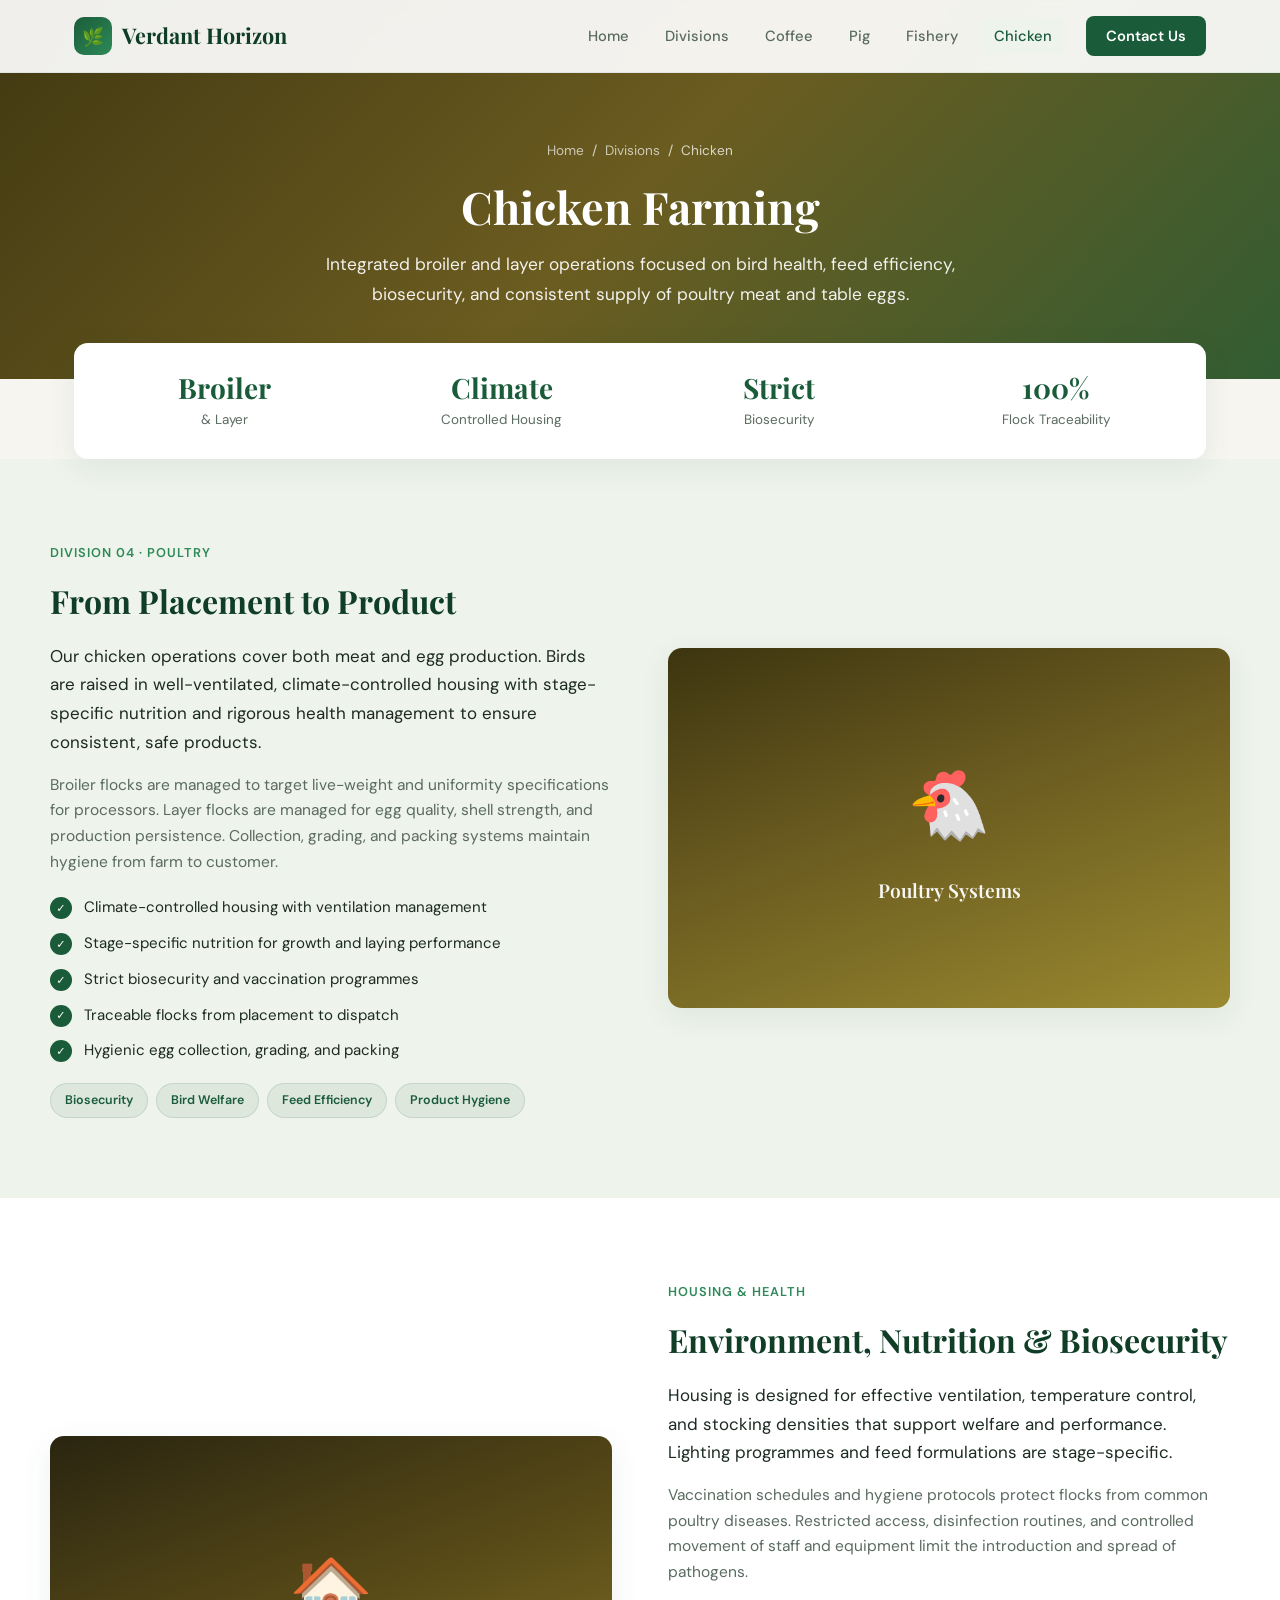
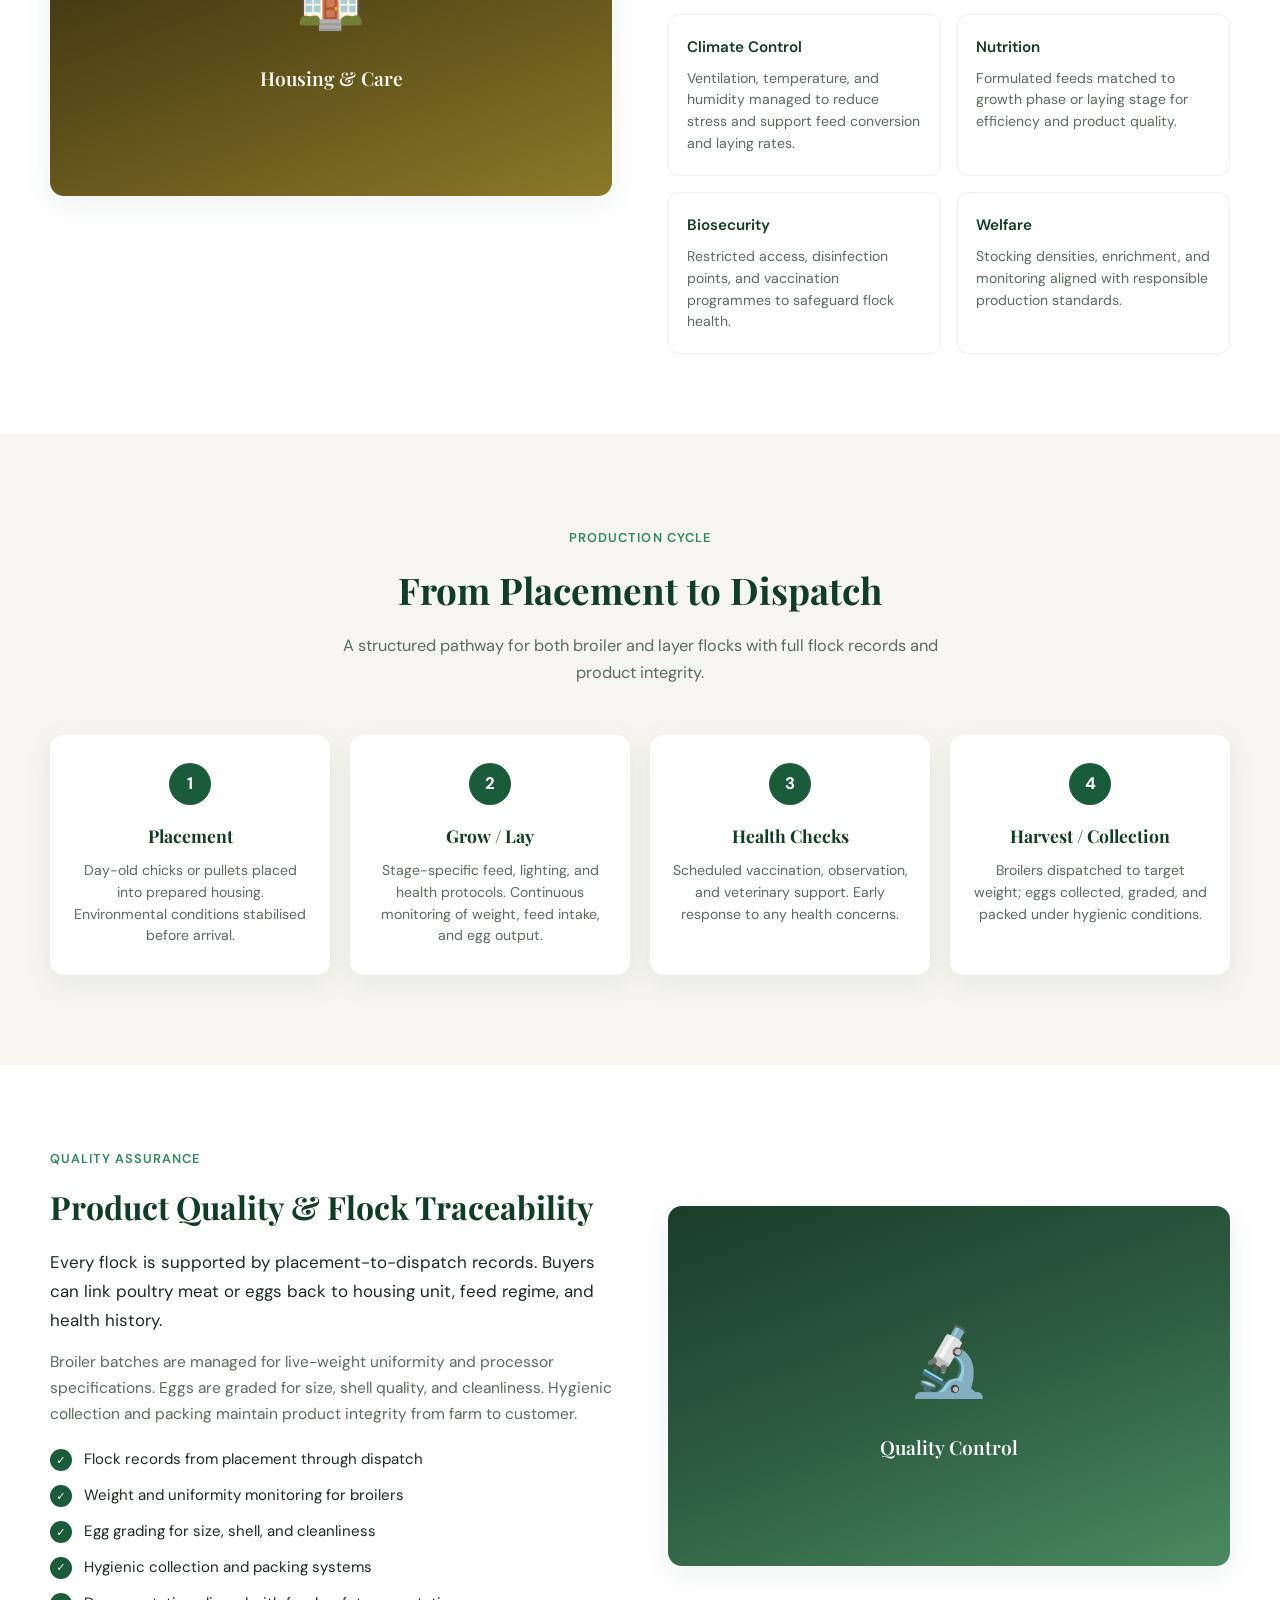
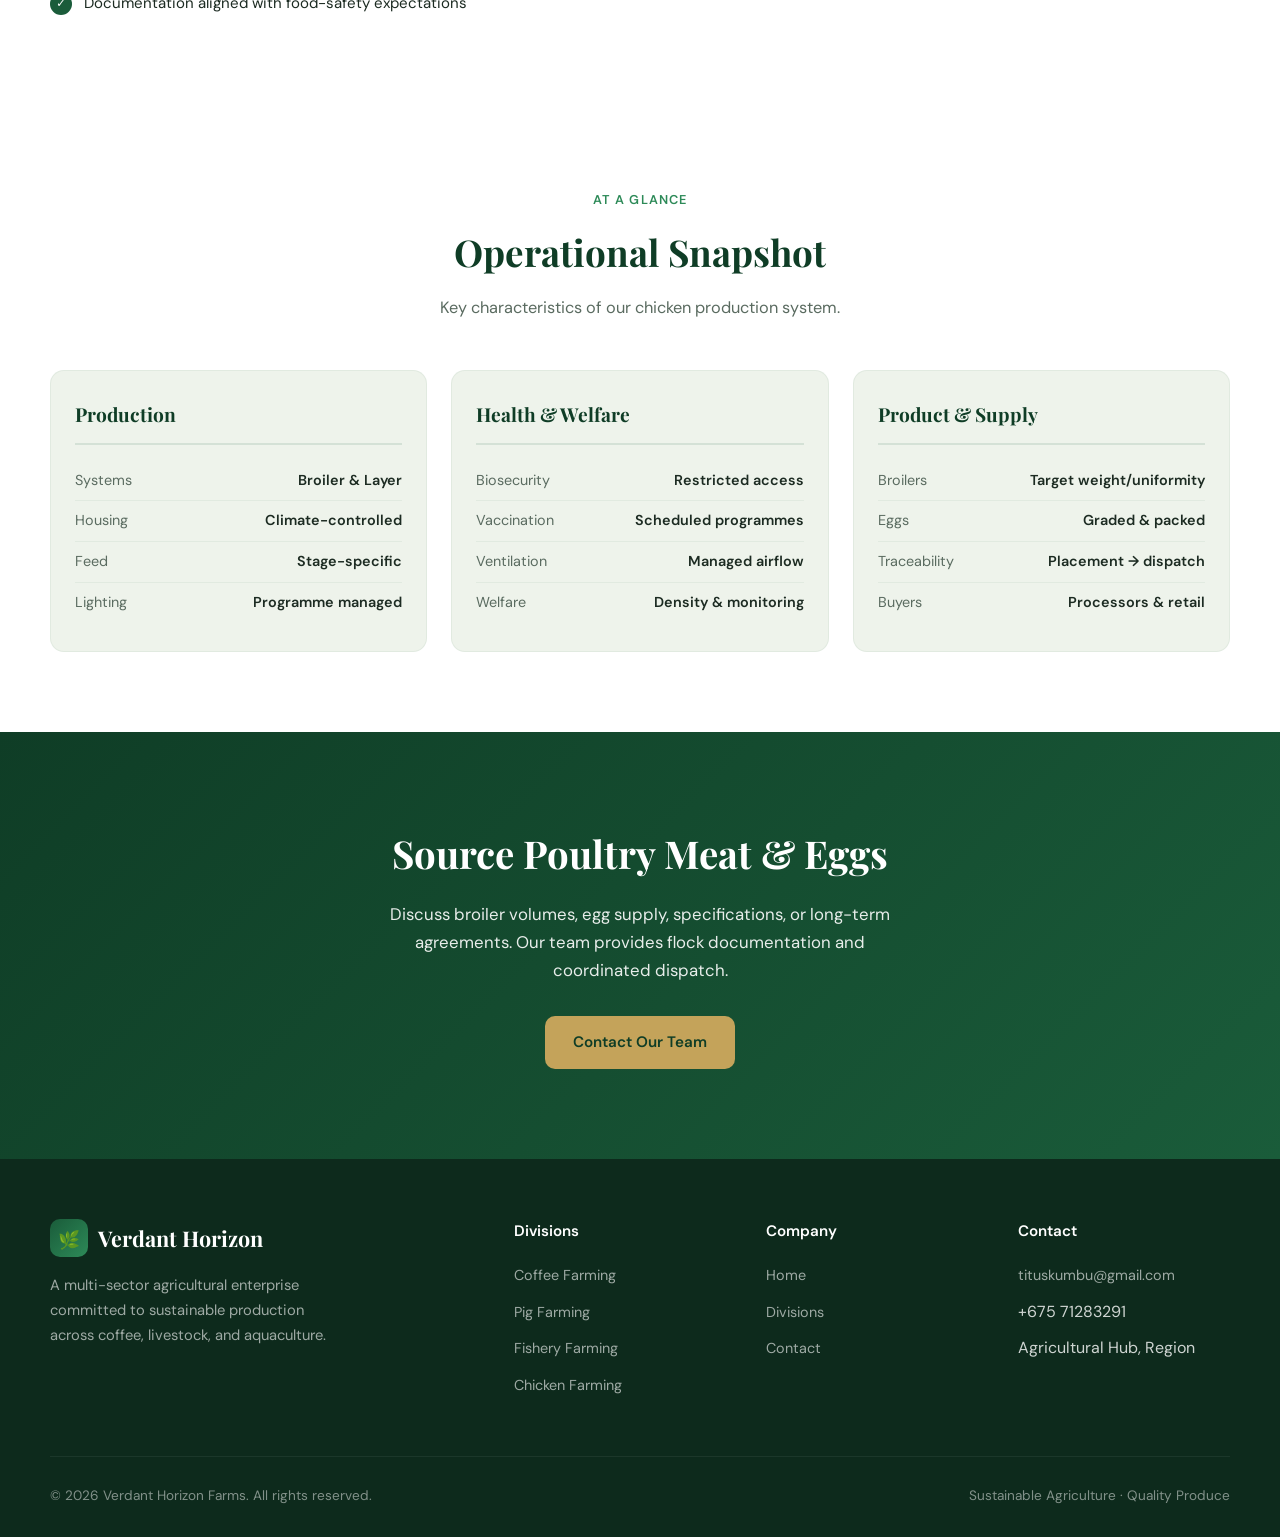
==== chicken.html @ 471b02e4 "Update title for chicken farming page" ====
<!DOCTYPE html>
<html lang="en">
<head>
  <meta charset="UTF-8">
  <meta name="viewport" content="width=device-width, initial-scale=1.0">
  <title>Chicken Farming | Biaru Kasangare Farms</title>
  <meta name="description" content="Integrated broiler and layer chicken farming at Verdant Horizon Farms — biosecurity, climate-controlled housing, feed efficiency, and consistent supply of poultry meat and eggs.">
  <link rel="preconnect" href="https://fonts.googleapis.com">
  <link rel="preconnect" href="https://fonts.gstatic.com" crossorigin>
  <link href="https://fonts.googleapis.com/css2?family=DM+Sans:ital,opsz,wght@0,9..40,400;0,9..40,500;0,9..40,600;0,9..40,700;1,9..40,400&family=Playfair+Display:wght@600;700&display=swap" rel="stylesheet">
  <style>
    :root {
      --primary: #1a5c3a;
      --primary-dark: #0f3d26;
      --primary-light: #2d8a58;
      --accent: #c4a35a;
      --accent-soft: #e8d9a8;
      --bg: #f7f5f0;
      --bg-alt: #eef3eb;
      --text: #1c2b22;
      --text-muted: #5a6b60;
      --white: #ffffff;
      --card-shadow: 0 8px 30px rgba(26, 92, 58, 0.08);
      --radius: 14px;
      --transition: 0.3s ease;
    }

    *, *::before, *::after {
      box-sizing: border-box;
      margin: 0;
      padding: 0;
    }

    html {
      scroll-behavior: smooth;
    }

    body {
      font-family: 'DM Sans', system-ui, sans-serif;
      background: var(--bg);
      color: var(--text);
      line-height: 1.65;
      font-size: 16px;
    }

    img {
      max-width: 100%;
      display: block;
    }

    a {
      text-decoration: none;
      color: inherit;
    }

    /* ========== HEADER / NAV ========== */
    .header {
      position: fixed;
      top: 0;
      left: 0;
      right: 0;
      z-index: 1000;
      background: rgba(255, 255, 255, 0.92);
      backdrop-filter: blur(12px);
      border-bottom: 1px solid rgba(26, 92, 58, 0.08);
      transition: box-shadow var(--transition);
    }

    .header.scrolled {
      box-shadow: 0 4px 20px rgba(0, 0, 0, 0.06);
    }

    .nav-container {
      max-width: 1180px;
      margin: 0 auto;
      padding: 0 24px;
      height: 72px;
      display: flex;
      align-items: center;
      justify-content: space-between;
    }

    .logo {
      display: flex;
      align-items: center;
      gap: 10px;
      font-family: 'Playfair Display', serif;
      font-weight: 700;
      font-size: 1.35rem;
      color: var(--primary-dark);
    }

    .logo-icon {
      width: 38px;
      height: 38px;
      background: linear-gradient(135deg, var(--primary), var(--primary-light));
      border-radius: 10px;
      display: grid;
      place-items: center;
      color: white;
      font-size: 1.1rem;
    }

    .nav-links {
      display: flex;
      align-items: center;
      gap: 8px;
      list-style: none;
    }

    .nav-links a {
      padding: 8px 14px;
      font-size: 0.92rem;
      font-weight: 500;
      color: var(--text-muted);
      border-radius: 8px;
      transition: color var(--transition), background var(--transition);
    }

    .nav-links a:hover,
    .nav-links a.active {
      color: var(--primary);
      background: var(--bg-alt);
    }

    .nav-cta {
      margin-left: 12px;
      background: var(--primary) !important;
      color: white !important;
      padding: 10px 20px !important;
      border-radius: 8px !important;
      font-weight: 600 !important;
    }

    .nav-cta:hover {
      background: var(--primary-dark) !important;
    }

    .menu-toggle {
      display: none;
      background: none;
      border: none;
      cursor: pointer;
      padding: 8px;
    }

    .menu-toggle span {
      display: block;
      width: 24px;
      height: 2.5px;
      background: var(--primary-dark);
      margin: 5px 0;
      border-radius: 2px;
      transition: var(--transition);
    }

    /* ========== PAGE HERO ========== */
    .page-hero {
      padding: 140px 24px 70px;
      background:
        linear-gradient(135deg, rgba(61, 53, 16, 0.92) 0%, rgba(107, 92, 32, 0.85) 50%, rgba(26, 92, 58, 0.7) 100%),
        url('data:image/svg+xml,<svg xmlns="http://www.w3.org/2000/svg" viewBox="0 0 1200 400"><defs><pattern id="p" width="40" height="40" patternUnits="userSpaceOnUse"><circle cx="20" cy="20" r="1.2" fill="%23ffffff" opacity="0.06"/></pattern></defs><rect fill="%236b5c20" width="1200" height="400"/><rect fill="url(%23p)" width="1200" height="400"/></svg>');
      background-size: cover;
      color: white;
      text-align: center;
    }

    .page-hero .container {
      max-width: 720px;
      margin: 0 auto;
    }

    .breadcrumb {
      font-size: 0.85rem;
      opacity: 0.75;
      margin-bottom: 18px;
    }

    .breadcrumb a {
      opacity: 0.9;
      transition: opacity var(--transition);
    }

    .breadcrumb a:hover {
      opacity: 1;
      text-decoration: underline;
    }

    .page-hero h1 {
      font-family: 'Playfair Display', serif;
      font-size: clamp(2rem, 4vw, 2.8rem);
      font-weight: 700;
      margin-bottom: 16px;
      line-height: 1.2;
    }

    .page-hero p {
      font-size: 1.08rem;
      opacity: 0.92;
      line-height: 1.7;
    }

    /* ========== INTRO STRIP ========== */
    .intro-strip {
      max-width: 1180px;
      margin: -36px auto 0;
      padding: 0 24px;
      position: relative;
      z-index: 2;
    }

    .intro-grid {
      display: grid;
      grid-template-columns: repeat(4, 1fr);
      gap: 16px;
      background: var(--white);
      border-radius: var(--radius);
      padding: 28px 20px;
      box-shadow: var(--card-shadow);
    }

    .intro-item {
      text-align: center;
    }

    .intro-item .num {
      font-family: 'Playfair Display', serif;
      font-size: 1.75rem;
      font-weight: 700;
      color: var(--primary);
      line-height: 1.2;
    }

    .intro-item .label {
      font-size: 0.84rem;
      color: var(--text-muted);
      margin-top: 4px;
    }

    /* ========== SECTION COMMON ========== */
    .container {
      max-width: 1180px;
      margin: 0 auto;
    }

    .section-header {
      text-align: center;
      max-width: 640px;
      margin: 0 auto 48px;
    }

    .section-eyebrow {
      display: inline-block;
      font-size: 0.8rem;
      font-weight: 600;
      letter-spacing: 0.08em;
      text-transform: uppercase;
      color: var(--primary-light);
      margin-bottom: 12px;
    }

    .section-header h2 {
      font-family: 'Playfair Display', serif;
      font-size: clamp(1.7rem, 3.2vw, 2.3rem);
      color: var(--primary-dark);
      margin-bottom: 12px;
    }

    .section-header p {
      color: var(--text-muted);
      font-size: 1.02rem;
    }

    /* ========== CONTENT SECTIONS ========== */
    .content-section {
      padding: 80px 24px;
    }

    .content-section:nth-of-type(odd) {
      background: var(--white);
    }

    .content-section:nth-of-type(even) {
      background: var(--bg-alt);
    }

    .content-layout {
      max-width: 1180px;
      margin: 0 auto;
      display: grid;
      grid-template-columns: 1fr 1fr;
      gap: 56px;
      align-items: center;
    }

    .content-layout.reverse {
      direction: rtl;
    }

    .content-layout.reverse > * {
      direction: ltr;
    }

    .content-text h2 {
      font-family: 'Playfair Display', serif;
      font-size: clamp(1.55rem, 2.8vw, 2rem);
      color: var(--primary-dark);
      margin-bottom: 14px;
    }

    .content-text .lead {
      font-size: 1.06rem;
      color: var(--text);
      margin-bottom: 16px;
      line-height: 1.7;
    }

    .content-text p {
      color: var(--text-muted);
      margin-bottom: 14px;
      font-size: 0.97rem;
    }

    .content-visual {
      border-radius: var(--radius);
      height: 360px;
      display: flex;
      flex-direction: column;
      align-items: center;
      justify-content: center;
      gap: 14px;
      color: white;
      font-size: 4.2rem;
      box-shadow: var(--card-shadow);
    }

    .content-visual span {
      font-family: 'Playfair Display', serif;
      font-size: 1.2rem;
      font-weight: 600;
      opacity: 0.95;
    }

    .content-visual.chicken-main {
      background: linear-gradient(160deg, #3d3510 0%, #6b5c20 45%, #9a8a30 100%);
    }

    .content-visual.chicken-systems {
      background: linear-gradient(160deg, #2a2510 0%, #5a4c18 50%, #8a7a28 100%);
    }

    .content-visual.chicken-quality {
      background: linear-gradient(160deg, #1a3d2a 0%, #2d5c40 50%, #4a8a60 100%);
    }

    /* Feature list */
    .feature-list {
      list-style: none;
      margin: 20px 0 8px;
    }

    .feature-list li {
      display: flex;
      align-items: flex-start;
      gap: 12px;
      margin-bottom: 11px;
      font-size: 0.94rem;
      color: var(--text);
    }

    .feature-list li::before {
      content: '✓';
      flex-shrink: 0;
      width: 22px;
      height: 22px;
      background: var(--primary);
      color: white;
      border-radius: 50%;
      display: grid;
      place-items: center;
      font-size: 0.7rem;
      font-weight: 700;
      margin-top: 2px;
    }

    /* Info cards grid */
    .info-grid {
      display: grid;
      grid-template-columns: 1fr 1fr;
      gap: 16px;
      margin-top: 28px;
    }

    .info-card {
      background: var(--white);
      border: 1px solid rgba(26, 92, 58, 0.08);
      border-radius: 12px;
      padding: 20px 18px;
    }

    .content-section:nth-of-type(even) .info-card {
      background: var(--bg);
    }

    .info-card h4 {
      font-size: 0.95rem;
      font-weight: 600;
      color: var(--primary-dark);
      margin-bottom: 8px;
    }

    .info-card p {
      font-size: 0.88rem;
      color: var(--text-muted);
      margin: 0;
      line-height: 1.55;
    }

    /* Process steps */
    .process-section {
      padding: 90px 24px;
      background: var(--bg);
    }

    .process-grid {
      display: grid;
      grid-template-columns: repeat(4, 1fr);
      gap: 20px;
      max-width: 1180px;
      margin: 0 auto;
    }

    .process-card {
      background: var(--white);
      border-radius: var(--radius);
      padding: 28px 22px;
      box-shadow: var(--card-shadow);
      text-align: center;
      position: relative;
    }

    .process-num {
      width: 42px;
      height: 42px;
      background: var(--primary);
      color: white;
      border-radius: 50%;
      display: grid;
      place-items: center;
      font-weight: 700;
      font-size: 1.05rem;
      margin: 0 auto 16px;
    }

    .process-card h3 {
      font-family: 'Playfair Display', serif;
      font-size: 1.1rem;
      color: var(--primary-dark);
      margin-bottom: 10px;
    }

    .process-card p {
      font-size: 0.88rem;
      color: var(--text-muted);
      line-height: 1.55;
    }

    /* Standards / tags */
    .standards-row {
      display: flex;
      flex-wrap: wrap;
      gap: 8px;
      margin-top: 20px;
    }

    .standard-tag {
      display: inline-block;
      padding: 6px 14px;
      border-radius: 50px;
      font-size: 0.78rem;
      font-weight: 600;
      background: rgba(26, 92, 58, 0.08);
      color: var(--primary);
      border: 1px solid rgba(26, 92, 58, 0.12);
    }

    /* Specs */
    .specs-section {
      padding: 80px 24px;
      background: var(--white);
    }

    .specs-grid {
      max-width: 1180px;
      margin: 0 auto;
      display: grid;
      grid-template-columns: repeat(3, 1fr);
      gap: 24px;
    }

    .spec-card {
      background: var(--bg-alt);
      border-radius: var(--radius);
      padding: 28px 24px;
      border: 1px solid rgba(26, 92, 58, 0.06);
    }

    .spec-card h3 {
      font-family: 'Playfair Display', serif;
      font-size: 1.2rem;
      color: var(--primary-dark);
      margin-bottom: 16px;
      padding-bottom: 12px;
      border-bottom: 2px solid rgba(26, 92, 58, 0.12);
    }

    .spec-row {
      display: flex;
      justify-content: space-between;
      padding: 8px 0;
      border-bottom: 1px solid rgba(26, 92, 58, 0.06);
      font-size: 0.9rem;
    }

    .spec-row:last-child {
      border-bottom: none;
    }

    .spec-label {
      color: var(--text-muted);
    }

    .spec-value {
      font-weight: 600;
      color: var(--text);
      text-align: right;
    }

    /* CTA */
    .cta {
      background: linear-gradient(135deg, var(--primary-dark) 0%, var(--primary) 100%);
      color: white;
      text-align: center;
      padding: 90px 24px;
    }

    .cta h2 {
      font-family: 'Playfair Display', serif;
      font-size: clamp(1.8rem, 3.5vw, 2.4rem);
      margin-bottom: 16px;
    }

    .cta p {
      max-width: 500px;
      margin: 0 auto 32px;
      opacity: 0.9;
      font-size: 1.05rem;
    }

    .btn {
      display: inline-flex;
      align-items: center;
      gap: 8px;
      padding: 14px 28px;
      border-radius: 10px;
      font-weight: 600;
      font-size: 0.95rem;
      transition: transform var(--transition), box-shadow var(--transition), background var(--transition);
      cursor: pointer;
      border: none;
    }

    .btn-primary {
      background: var(--accent);
      color: var(--primary-dark);
    }

    .btn-primary:hover {
      background: var(--accent-soft);
      transform: translateY(-2px);
      box-shadow: 0 8px 24px rgba(196, 163, 90, 0.35);
    }

    /* FOOTER */
    footer {
      background: #0d2a1c;
      color: rgba(255, 255, 255, 0.8);
      padding: 60px 24px 30px;
    }

    .footer-grid {
      max-width: 1180px;
      margin: 0 auto;
      display: grid;
      grid-template-columns: 2fr 1fr 1fr 1fr;
      gap: 40px;
      margin-bottom: 48px;
    }

    .footer-brand .logo {
      color: white;
      margin-bottom: 16px;
    }

    .footer-brand p {
      font-size: 0.92rem;
      line-height: 1.7;
      max-width: 280px;
      opacity: 0.75;
    }

    .footer-col h4 {
      color: white;
      font-size: 0.95rem;
      font-weight: 600;
      margin-bottom: 18px;
    }

    .footer-col ul {
      list-style: none;
    }

    .footer-col li {
      margin-bottom: 10px;
    }

    .footer-col a {
      font-size: 0.9rem;
      opacity: 0.75;
      transition: opacity var(--transition);
    }

    .footer-col a:hover {
      opacity: 1;
    }

    .footer-bottom {
      max-width: 1180px;
      margin: 0 auto;
      padding-top: 28px;
      border-top: 1px solid rgba(255, 255, 255, 0.1);
      display: flex;
      justify-content: space-between;
      align-items: center;
      font-size: 0.85rem;
      opacity: 0.6;
    }

    /* RESPONSIVE */
    @media (max-width: 980px) {
      .content-layout,
      .content-layout.reverse {
        grid-template-columns: 1fr;
        direction: ltr;
        gap: 36px;
      }

      .content-visual {
        height: 260px;
        font-size: 3.2rem;
        order: -1;
      }

      .process-grid {
        grid-template-columns: 1fr 1fr;
      }

      .specs-grid {
        grid-template-columns: 1fr;
      }
    }

    @media (max-width: 900px) {
      .nav-links {
        display: none;
        position: absolute;
        top: 72px;
        left: 0;
        right: 0;
        background: white;
        flex-direction: column;
        padding: 16px 24px 24px;
        box-shadow: 0 12px 30px rgba(0,0,0,0.08);
        gap: 4px;
      }

      .nav-links.open {
        display: flex;
      }

      .nav-links a {
        width: 100%;
        padding: 12px 16px;
      }

      .nav-cta {
        margin-left: 0;
        text-align: center;
        justify-content: center;
      }

      .menu-toggle {
        display: block;
      }

      .intro-grid {
        grid-template-columns: repeat(2, 1fr);
      }

      .info-grid {
        grid-template-columns: 1fr;
      }

      .footer-grid {
        grid-template-columns: 1fr 1fr;
      }
    }

    @media (max-width: 560px) {
      .intro-grid {
        grid-template-columns: 1fr 1fr;
        gap: 12px;
        padding: 20px 14px;
      }

      .intro-item .num {
        font-size: 1.45rem;
      }

      .process-grid {
        grid-template-columns: 1fr;
      }

      .footer-grid {
        grid-template-columns: 1fr;
        gap: 28px;
      }

      .footer-bottom {
        flex-direction: column;
        gap: 8px;
        text-align: center;
      }
    }
  </style>
</head>
<body>

  <!-- HEADER -->
  <header class="header" id="header">
    <div class="nav-container">
      <a href="index.html" class="logo">
        <div class="logo-icon">🌿</div>
        Verdant Horizon
      </a>
      <button class="menu-toggle" id="menuToggle" aria-label="Toggle menu">
        <span></span><span></span><span></span>
      </button>
      <ul class="nav-links" id="navLinks">
        <li><a href="index.html">Home</a></li>
        <li><a href="division.html">Divisions</a></li>
        <li><a href="coffee.html">Coffee</a></li>
        <li><a href="pig.html">Pig</a></li>
        <li><a href="fishery.html">Fishery</a></li>
        <li><a href="chicken.html" class="active">Chicken</a></li>
        <li><a href="contact.html" class="nav-cta">Contact Us</a></li>
      </ul>
    </div>
  </header>

  <!-- PAGE HERO -->
  <section class="page-hero">
    <div class="container">
      <div class="breadcrumb">
        <a href="index.html">Home</a> &nbsp;/&nbsp; <a href="division.html">Divisions</a> &nbsp;/&nbsp; Chicken
      </div>
      <h1>Chicken Farming</h1>
      <p>Integrated broiler and layer operations focused on bird health, feed efficiency, biosecurity, and consistent supply of poultry meat and table eggs.</p>
    </div>
  </section>

  <!-- INTRO METRICS -->
  <div class="intro-strip">
    <div class="intro-grid">
      <div class="intro-item">
        <div class="num">Broiler</div>
        <div class="label">&amp; Layer</div>
      </div>
      <div class="intro-item">
        <div class="num">Climate</div>
        <div class="label">Controlled Housing</div>
      </div>
      <div class="intro-item">
        <div class="num">Strict</div>
        <div class="label">Biosecurity</div>
      </div>
      <div class="intro-item">
        <div class="num">100%</div>
        <div class="label">Flock Traceability</div>
      </div>
    </div>
  </div>

  <!-- OVERVIEW -->
  <section class="content-section">
    <div class="content-layout">
      <div class="content-text">
        <span class="section-eyebrow">Division 04 · Poultry</span>
        <h2>From Placement to Product</h2>
        <p class="lead">Our chicken operations cover both meat and egg production. Birds are raised in well-ventilated, climate-controlled housing with stage-specific nutrition and rigorous health management to ensure consistent, safe products.</p>
        <p>Broiler flocks are managed to target live-weight and uniformity specifications for processors. Layer flocks are managed for egg quality, shell strength, and production persistence. Collection, grading, and packing systems maintain hygiene from farm to customer.</p>
        <ul class="feature-list">
          <li>Climate-controlled housing with ventilation management</li>
          <li>Stage-specific nutrition for growth and laying performance</li>
          <li>Strict biosecurity and vaccination programmes</li>
          <li>Traceable flocks from placement to dispatch</li>
          <li>Hygienic egg collection, grading, and packing</li>
        </ul>
        <div class="standards-row">
          <span class="standard-tag">Biosecurity</span>
          <span class="standard-tag">Bird Welfare</span>
          <span class="standard-tag">Feed Efficiency</span>
          <span class="standard-tag">Product Hygiene</span>
        </div>
      </div>
      <div class="content-visual chicken-main">
        🐔
        <span>Poultry Systems</span>
      </div>
    </div>
  </section>

  <!-- HOUSING & HEALTH -->
  <section class="content-section">
    <div class="content-layout reverse">
      <div class="content-text">
        <span class="section-eyebrow">Housing &amp; Health</span>
        <h2>Environment, Nutrition &amp; Biosecurity</h2>
        <p class="lead">Housing is designed for effective ventilation, temperature control, and stocking densities that support welfare and performance. Lighting programmes and feed formulations are stage-specific.</p>
        <p>Vaccination schedules and hygiene protocols protect flocks from common poultry diseases. Restricted access, disinfection routines, and controlled movement of staff and equipment limit the introduction and spread of pathogens.</p>
        <div class="info-grid">
          <div class="info-card">
            <h4>Climate Control</h4>
            <p>Ventilation, temperature, and humidity managed to reduce stress and support feed conversion and laying rates.</p>
          </div>
          <div class="info-card">
            <h4>Nutrition</h4>
            <p>Formulated feeds matched to growth phase or laying stage for efficiency and product quality.</p>
          </div>
          <div class="info-card">
            <h4>Biosecurity</h4>
            <p>Restricted access, disinfection points, and vaccination programmes to safeguard flock health.</p>
          </div>
          <div class="info-card">
            <h4>Welfare</h4>
            <p>Stocking densities, enrichment, and monitoring aligned with responsible production standards.</p>
          </div>
        </div>
      </div>
      <div class="content-visual chicken-systems">
        🏠
        <span>Housing &amp; Care</span>
      </div>
    </div>
  </section>

  <!-- PROCESS STEPS -->
  <section class="process-section">
    <div class="container">
      <div class="section-header">
        <span class="section-eyebrow">Production Cycle</span>
        <h2>From Placement to Dispatch</h2>
        <p>A structured pathway for both broiler and layer flocks with full flock records and product integrity.</p>
      </div>
      <div class="process-grid">
        <div class="process-card">
          <div class="process-num">1</div>
          <h3>Placement</h3>
          <p>Day-old chicks or pullets placed into prepared housing. Environmental conditions stabilised before arrival.</p>
        </div>
        <div class="process-card">
          <div class="process-num">2</div>
          <h3>Grow / Lay</h3>
          <p>Stage-specific feed, lighting, and health protocols. Continuous monitoring of weight, feed intake, and egg output.</p>
        </div>
        <div class="process-card">
          <div class="process-num">3</div>
          <h3>Health Checks</h3>
          <p>Scheduled vaccination, observation, and veterinary support. Early response to any health concerns.</p>
        </div>
        <div class="process-card">
          <div class="process-num">4</div>
          <h3>Harvest / Collection</h3>
          <p>Broilers dispatched to target weight; eggs collected, graded, and packed under hygienic conditions.</p>
        </div>
      </div>
    </div>
  </section>

  <!-- QUALITY & TRACEABILITY -->
  <section class="content-section">
    <div class="content-layout">
      <div class="content-text">
        <span class="section-eyebrow">Quality Assurance</span>
        <h2>Product Quality &amp; Flock Traceability</h2>
        <p class="lead">Every flock is supported by placement-to-dispatch records. Buyers can link poultry meat or eggs back to housing unit, feed regime, and health history.</p>
        <p>Broiler batches are managed for live-weight uniformity and processor specifications. Eggs are graded for size, shell quality, and cleanliness. Hygienic collection and packing maintain product integrity from farm to customer.</p>
        <ul class="feature-list">
          <li>Flock records from placement through dispatch</li>
          <li>Weight and uniformity monitoring for broilers</li>
          <li>Egg grading for size, shell, and cleanliness</li>
          <li>Hygienic collection and packing systems</li>
          <li>Documentation aligned with food-safety expectations</li>
        </ul>
      </div>
      <div class="content-visual chicken-quality">
        🔬
        <span>Quality Control</span>
      </div>
    </div>
  </section>

  <!-- SPECIFICATIONS -->
  <section class="specs-section">
    <div class="container">
      <div class="section-header">
        <span class="section-eyebrow">At a Glance</span>
        <h2>Operational Snapshot</h2>
        <p>Key characteristics of our chicken production system.</p>
      </div>
      <div class="specs-grid">
        <div class="spec-card">
          <h3>Production</h3>
          <div class="spec-row">
            <span class="spec-label">Systems</span>
            <span class="spec-value">Broiler &amp; Layer</span>
          </div>
          <div class="spec-row">
            <span class="spec-label">Housing</span>
            <span class="spec-value">Climate-controlled</span>
          </div>
          <div class="spec-row">
            <span class="spec-label">Feed</span>
            <span class="spec-value">Stage-specific</span>
          </div>
          <div class="spec-row">
            <span class="spec-label">Lighting</span>
            <span class="spec-value">Programme managed</span>
          </div>
        </div>
        <div class="spec-card">
          <h3>Health &amp; Welfare</h3>
          <div class="spec-row">
            <span class="spec-label">Biosecurity</span>
            <span class="spec-value">Restricted access</span>
          </div>
          <div class="spec-row">
            <span class="spec-label">Vaccination</span>
            <span class="spec-value">Scheduled programmes</span>
          </div>
          <div class="spec-row">
            <span class="spec-label">Ventilation</span>
            <span class="spec-value">Managed airflow</span>
          </div>
          <div class="spec-row">
            <span class="spec-label">Welfare</span>
            <span class="spec-value">Density &amp; monitoring</span>
          </div>
        </div>
        <div class="spec-card">
          <h3>Product &amp; Supply</h3>
          <div class="spec-row">
            <span class="spec-label">Broilers</span>
            <span class="spec-value">Target weight/uniformity</span>
          </div>
          <div class="spec-row">
            <span class="spec-label">Eggs</span>
            <span class="spec-value">Graded &amp; packed</span>
          </div>
          <div class="spec-row">
            <span class="spec-label">Traceability</span>
            <span class="spec-value">Placement → dispatch</span>
          </div>
          <div class="spec-row">
            <span class="spec-label">Buyers</span>
            <span class="spec-value">Processors &amp; retail</span>
          </div>
        </div>
      </div>
    </div>
  </section>

  <!-- CTA -->
  <section class="cta">
    <h2>Source Poultry Meat &amp; Eggs</h2>
    <p>Discuss broiler volumes, egg supply, specifications, or long-term agreements. Our team provides flock documentation and coordinated dispatch.</p>
    <a href="contact.html" class="btn btn-primary">Contact Our Team</a>
  </section>

  <!-- FOOTER -->
  <footer>
    <div class="footer-grid">
      <div class="footer-brand">
        <a href="index.html" class="logo">
          <div class="logo-icon">🌿</div>
          Verdant Horizon
        </a>
        <p>A multi-sector agricultural enterprise committed to sustainable production across coffee, livestock, and aquaculture.</p>
      </div>
      <div class="footer-col">
        <h4>Divisions</h4>
        <ul>
          <li><a href="coffee.html">Coffee Farming</a></li>
          <li><a href="pig.html">Pig Farming</a></li>
          <li><a href="fishery.html">Fishery Farming</a></li>
          <li><a href="chicken.html">Chicken Farming</a></li>
        </ul>
      </div>
      <div class="footer-col">
        <h4>Company</h4>
        <ul>
          <li><a href="index.html">Home</a></li>
          <li><a href="division.html">Divisions</a></li>
          <li><a href="contact.html">Contact</a></li>
        </ul>
      </div>
      <div class="footer-col">
        <h4>Contact</h4>
        <ul>
          <li><a href="mailto:tituskumbu@gmail.com">tituskumbu@gmail.com</a></li>
          <li>+675 71283291</li>
          <li>Agricultural Hub, Region</li>
        </ul>
      </div>
    </div>
    <div class="footer-bottom">
      <span>© 2026 Verdant Horizon Farms. All rights reserved.</span>
      <span>Sustainable Agriculture · Quality Produce</span>
    </div>
  </footer>

  <script>
    const menuToggle = document.getElementById('menuToggle');
    const navLinks = document.getElementById('navLinks');
    menuToggle.addEventListener('click', () => {
      navLinks.classList.toggle('open');
    });
    navLinks.querySelectorAll('a').forEach(link => {
      link.addEventListener('click', () => navLinks.classList.remove('open'));
    });
    const header = document.getElementById('header');
    window.addEventListener('scroll', () => {
      header.classList.toggle('scrolled', window.scrollY > 20);
    });
  </script>
</body>
</html>
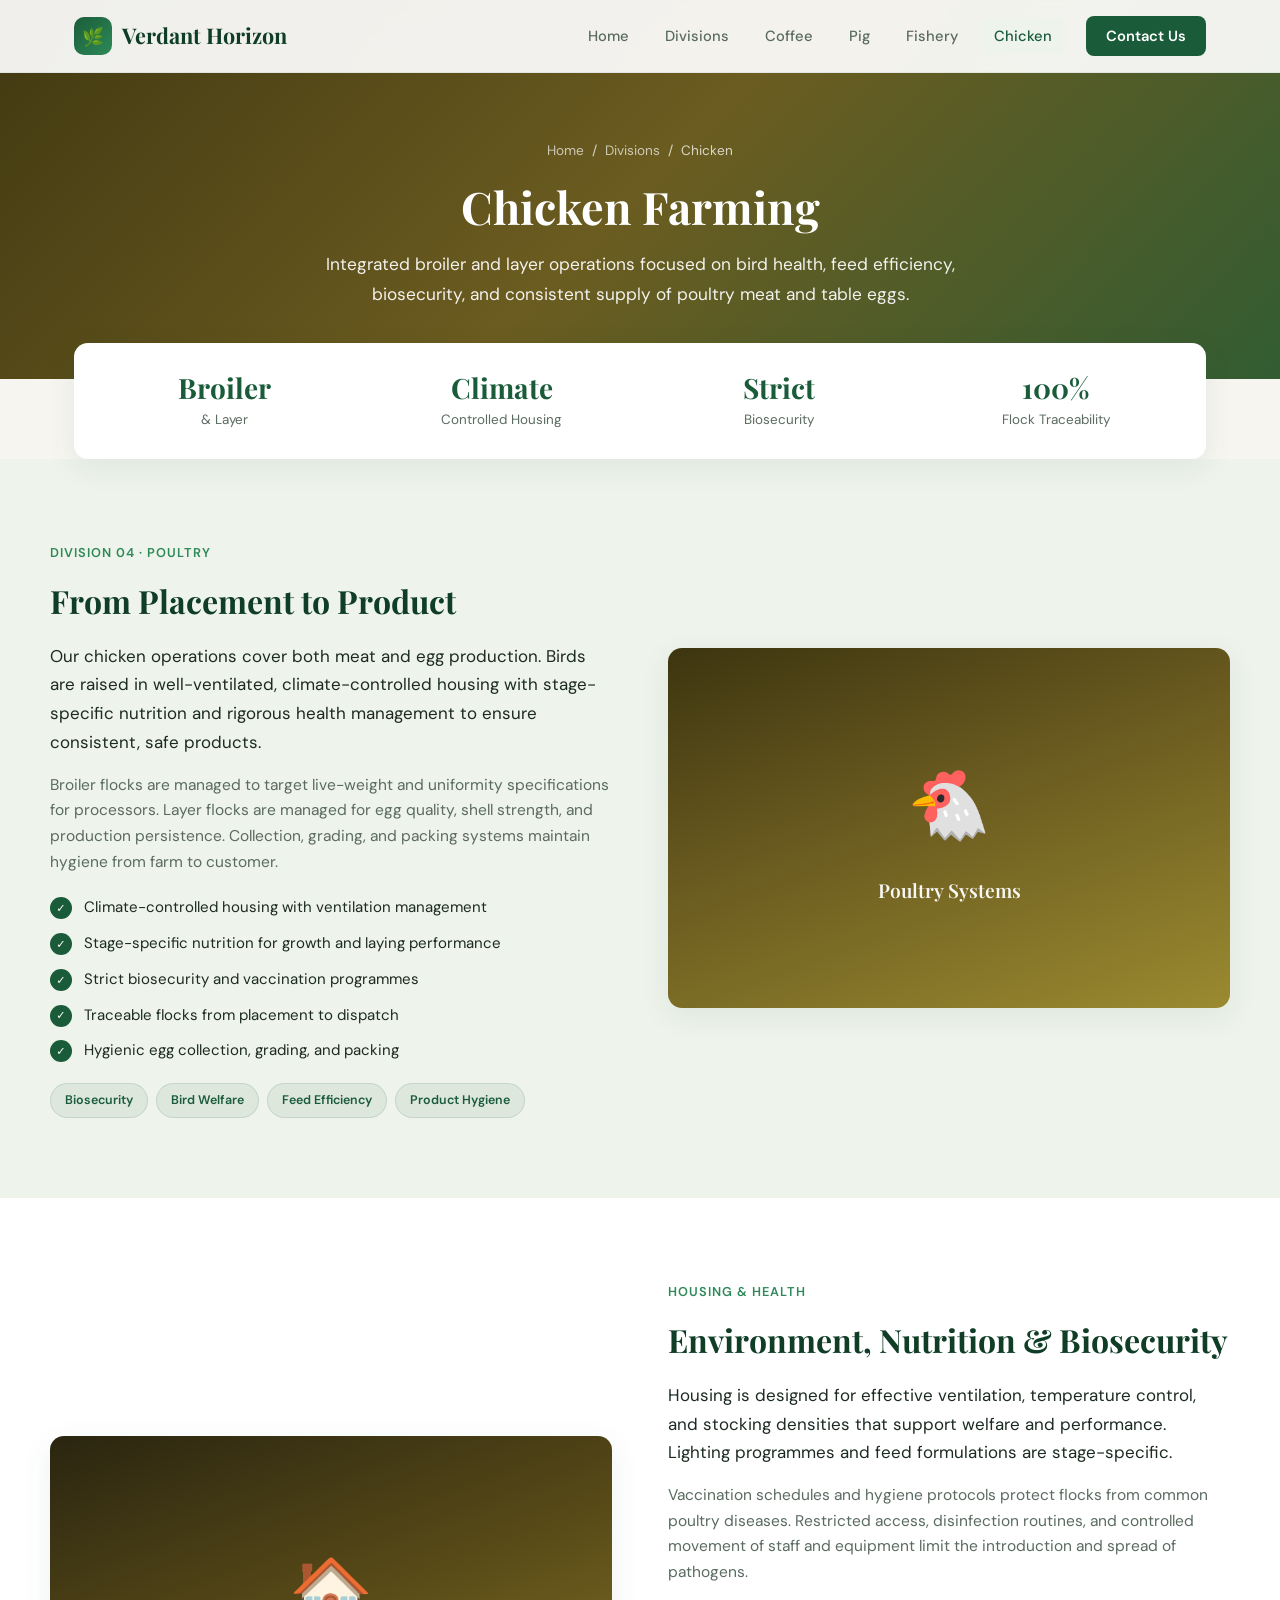
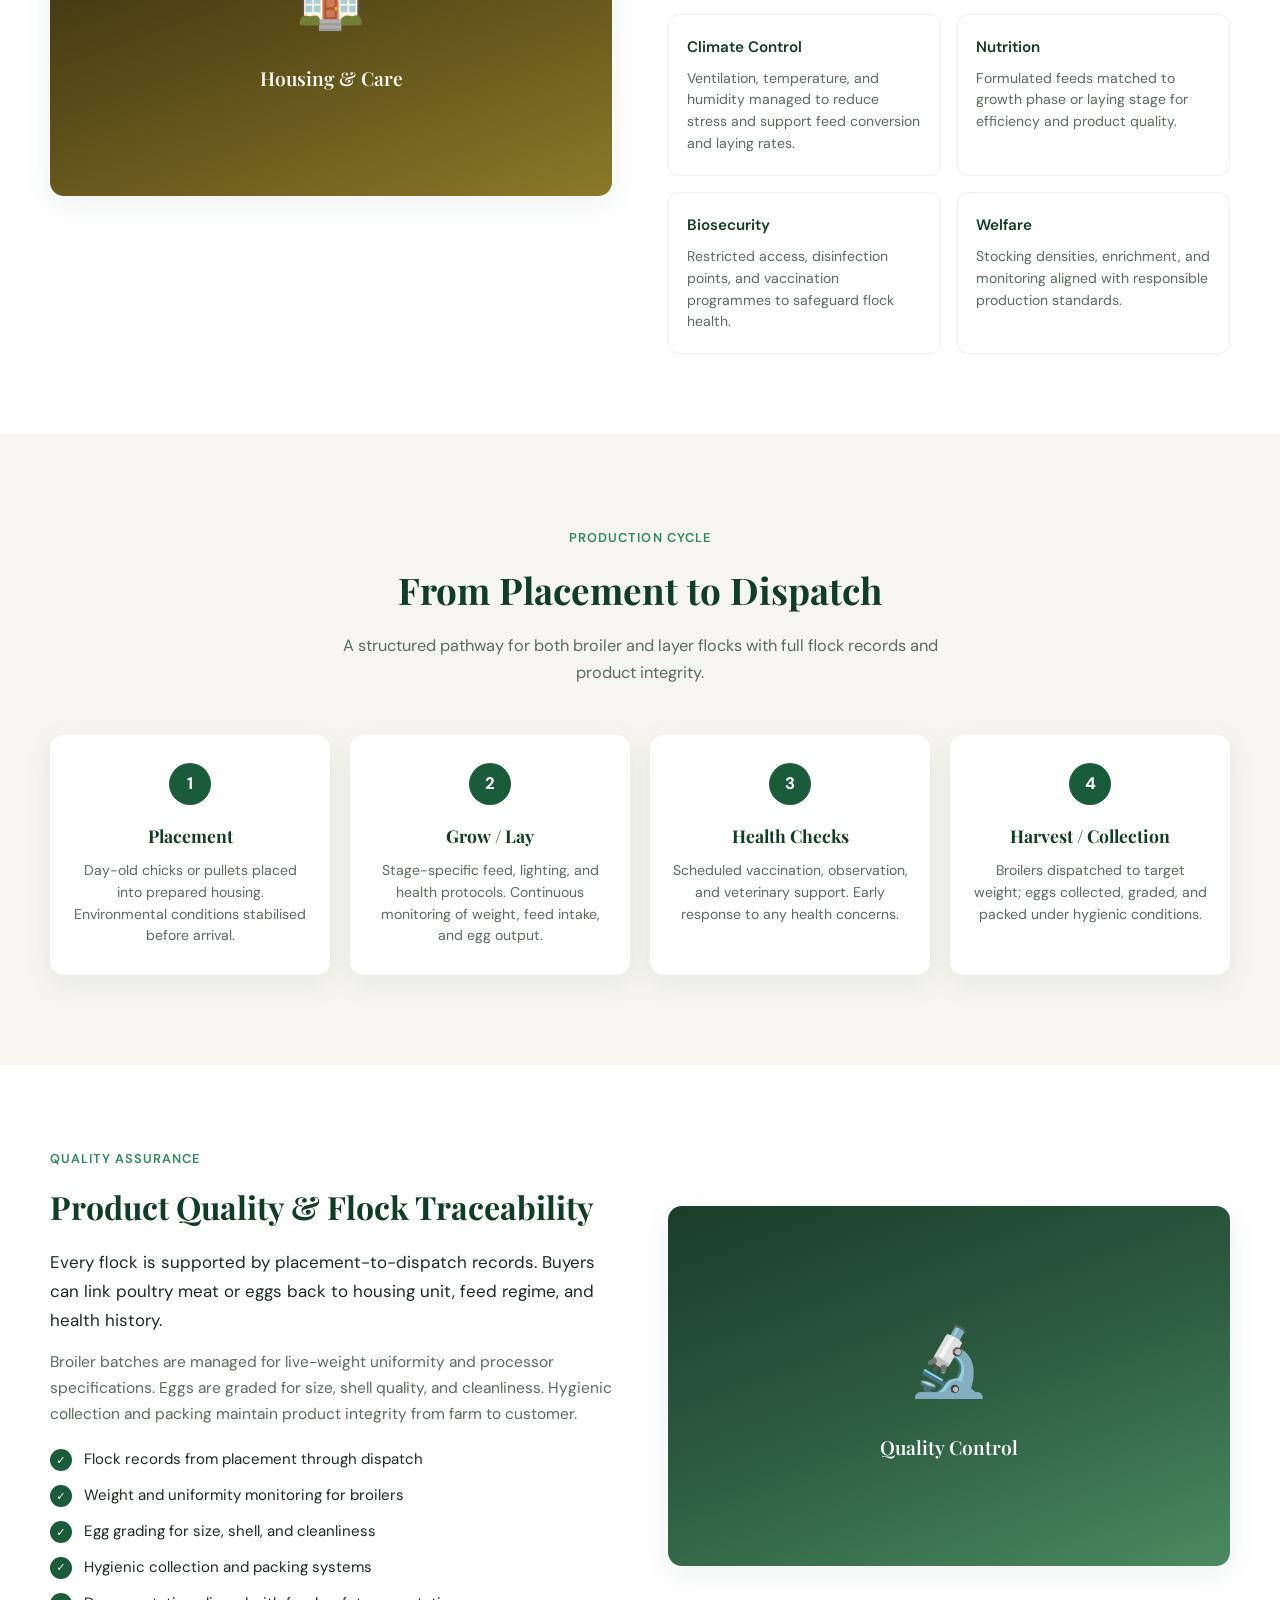
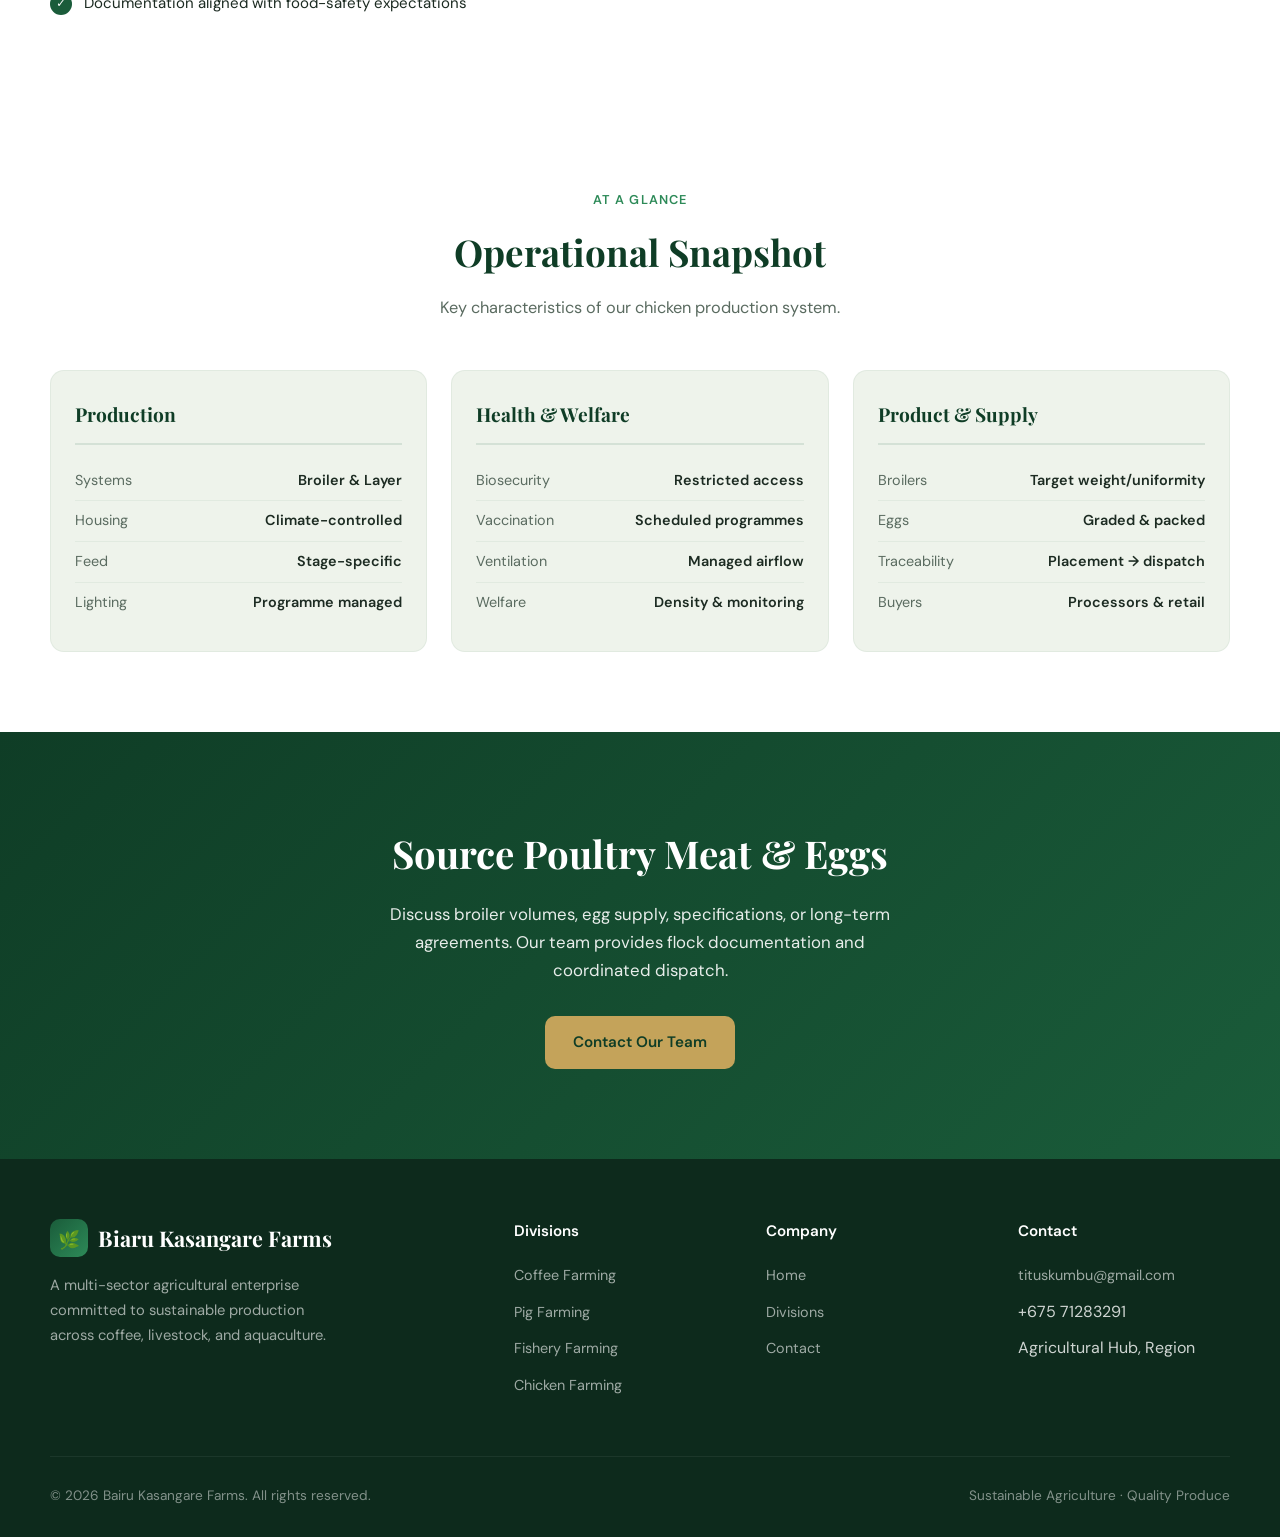
==== commit d884d18b: "Update footer branding from Verdant Horizon to Biaru Kasangare Farms" ====
--- a/chicken.html
+++ b/chicken.html
@@ -1003,7 +1003,7 @@
       <div class="footer-brand">
         <a href="index.html" class="logo">
           <div class="logo-icon">🌿</div>
-          Verdant Horizon
+          Biaru Kasangare Farms
         </a>
         <p>A multi-sector agricultural enterprise committed to sustainable production across coffee, livestock, and aquaculture.</p>
       </div>
@@ -1034,7 +1034,7 @@
       </div>
     </div>
     <div class="footer-bottom">
-      <span>© 2026 Verdant Horizon Farms. All rights reserved.</span>
+      <span>© 2026 Bairu Kasangare Farms. All rights reserved.</span>
       <span>Sustainable Agriculture · Quality Produce</span>
     </div>
   </footer>
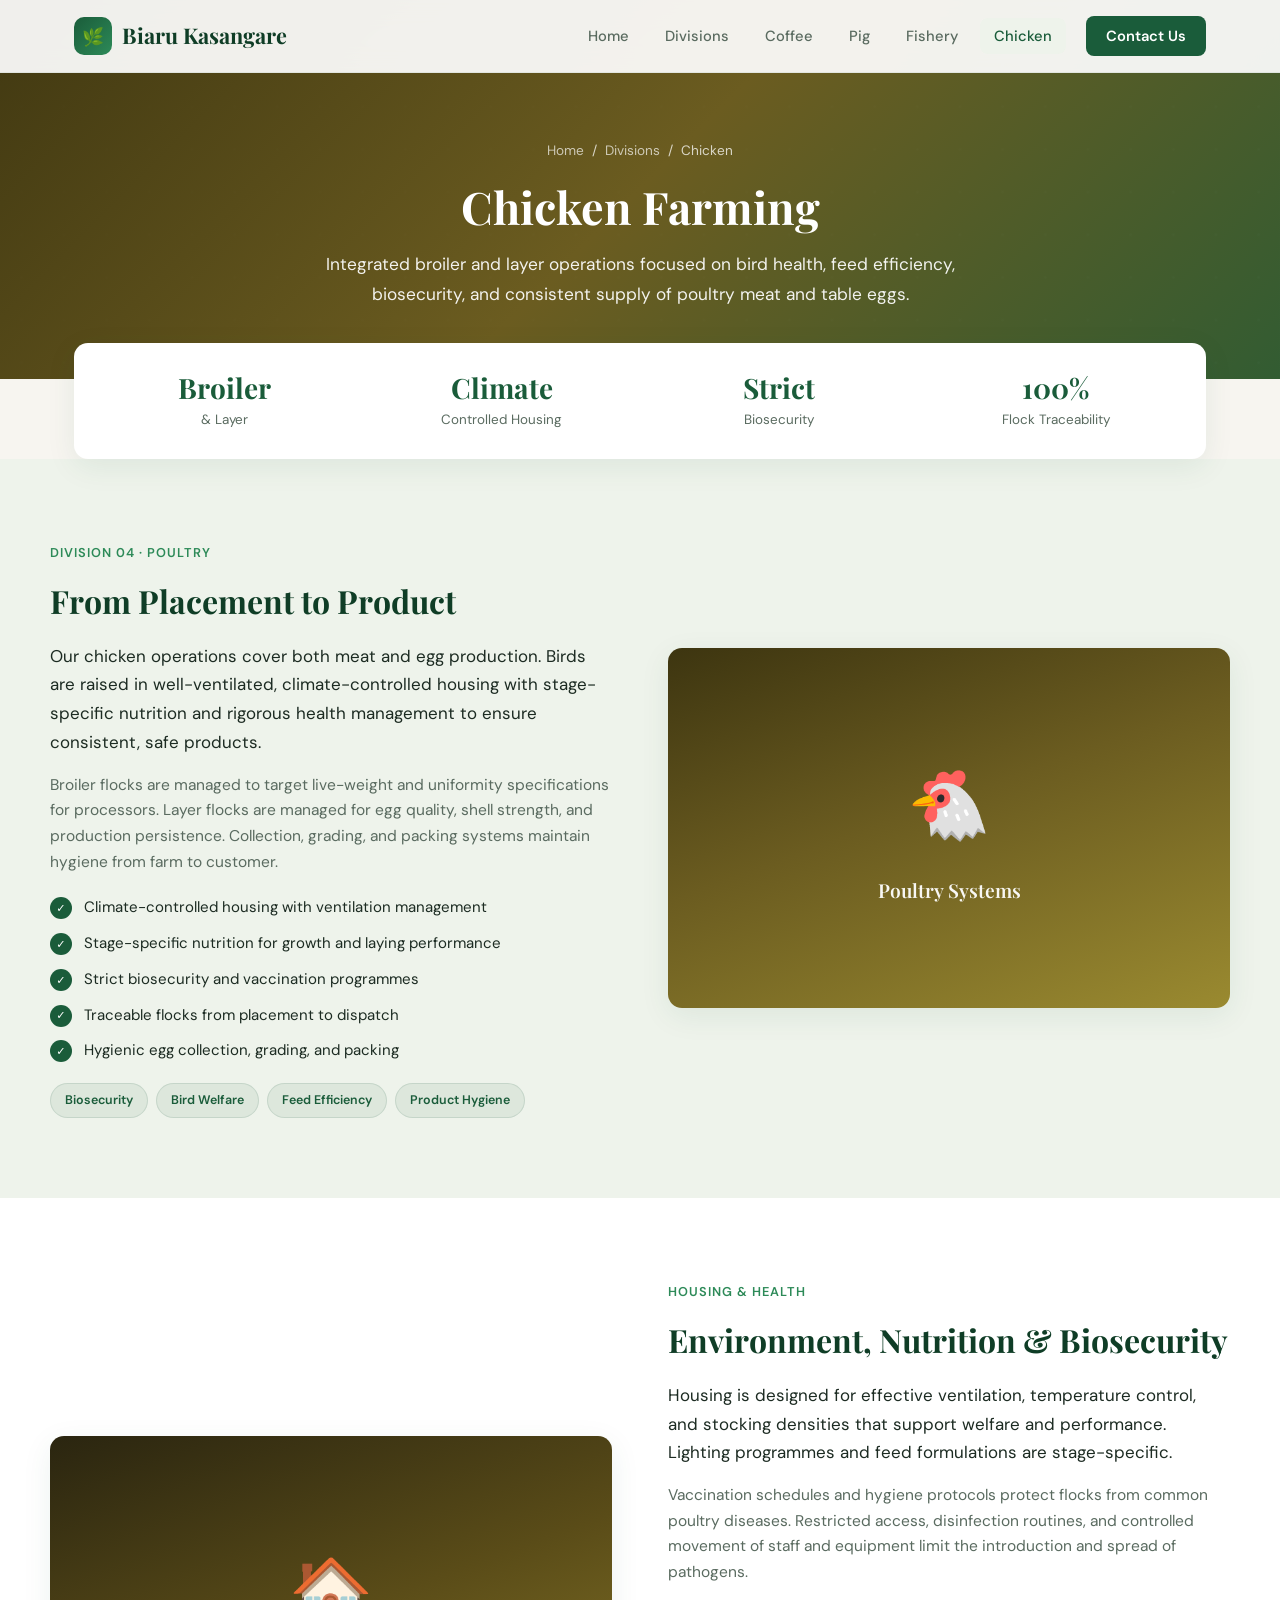
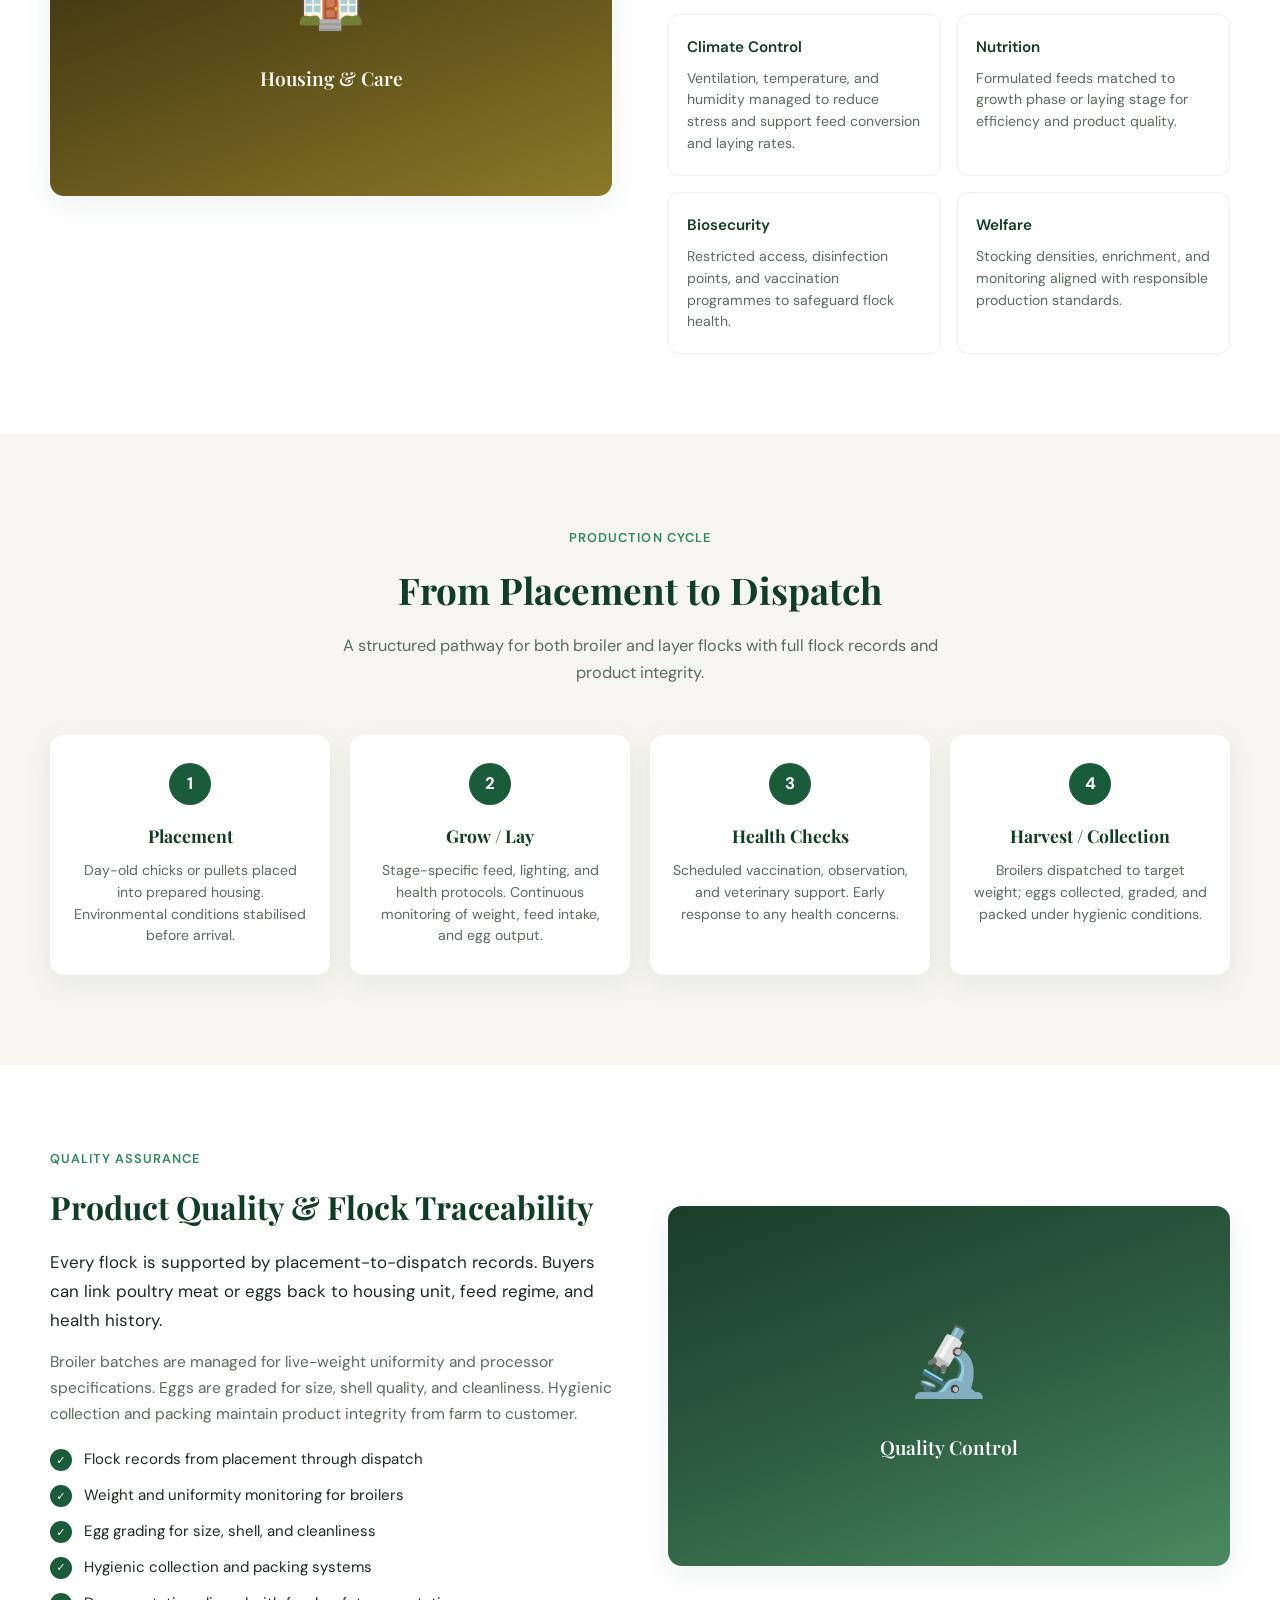
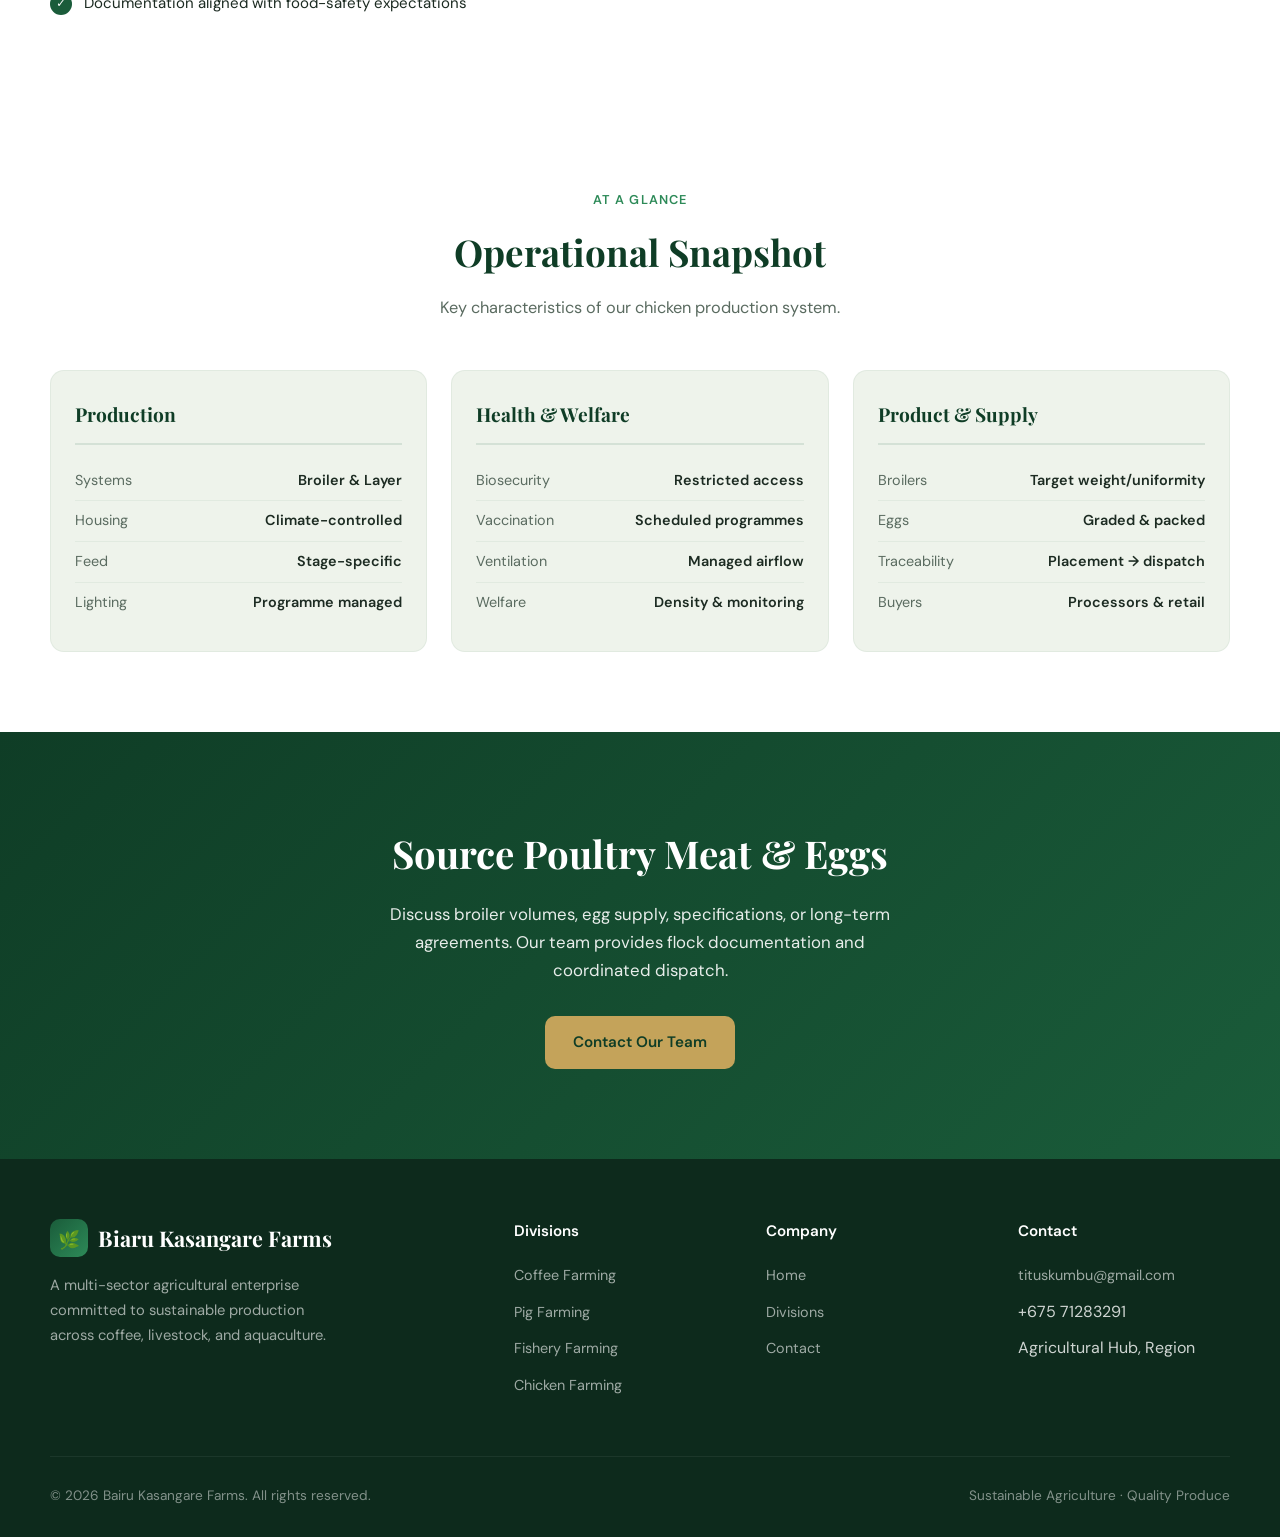
==== commit 8243e5ba: "Update farm name from Verdant Horizon to Biaru Kasangare" ====
--- a/chicken.html
+++ b/chicken.html
@@ -4,7 +4,7 @@
   <meta charset="UTF-8">
   <meta name="viewport" content="width=device-width, initial-scale=1.0">
   <title>Chicken Farming | Biaru Kasangare Farms</title>
-  <meta name="description" content="Integrated broiler and layer chicken farming at Verdant Horizon Farms — biosecurity, climate-controlled housing, feed efficiency, and consistent supply of poultry meat and eggs.">
+  <meta name="description" content="Integrated broiler and layer chicken farming at Biaru Kasangare — biosecurity, climate-controlled housing, feed efficiency, and consistent supply of poultry meat and eggs.">
   <link rel="preconnect" href="https://fonts.googleapis.com">
   <link rel="preconnect" href="https://fonts.gstatic.com" crossorigin>
   <link href="https://fonts.googleapis.com/css2?family=DM+Sans:ital,opsz,wght@0,9..40,400;0,9..40,500;0,9..40,600;0,9..40,700;1,9..40,400&family=Playfair+Display:wght@600;700&display=swap" rel="stylesheet">
@@ -751,7 +751,7 @@
     <div class="nav-container">
       <a href="index.html" class="logo">
         <div class="logo-icon">🌿</div>
-        Verdant Horizon
+        Biaru Kasangare
       </a>
       <button class="menu-toggle" id="menuToggle" aria-label="Toggle menu">
         <span></span><span></span><span></span>
